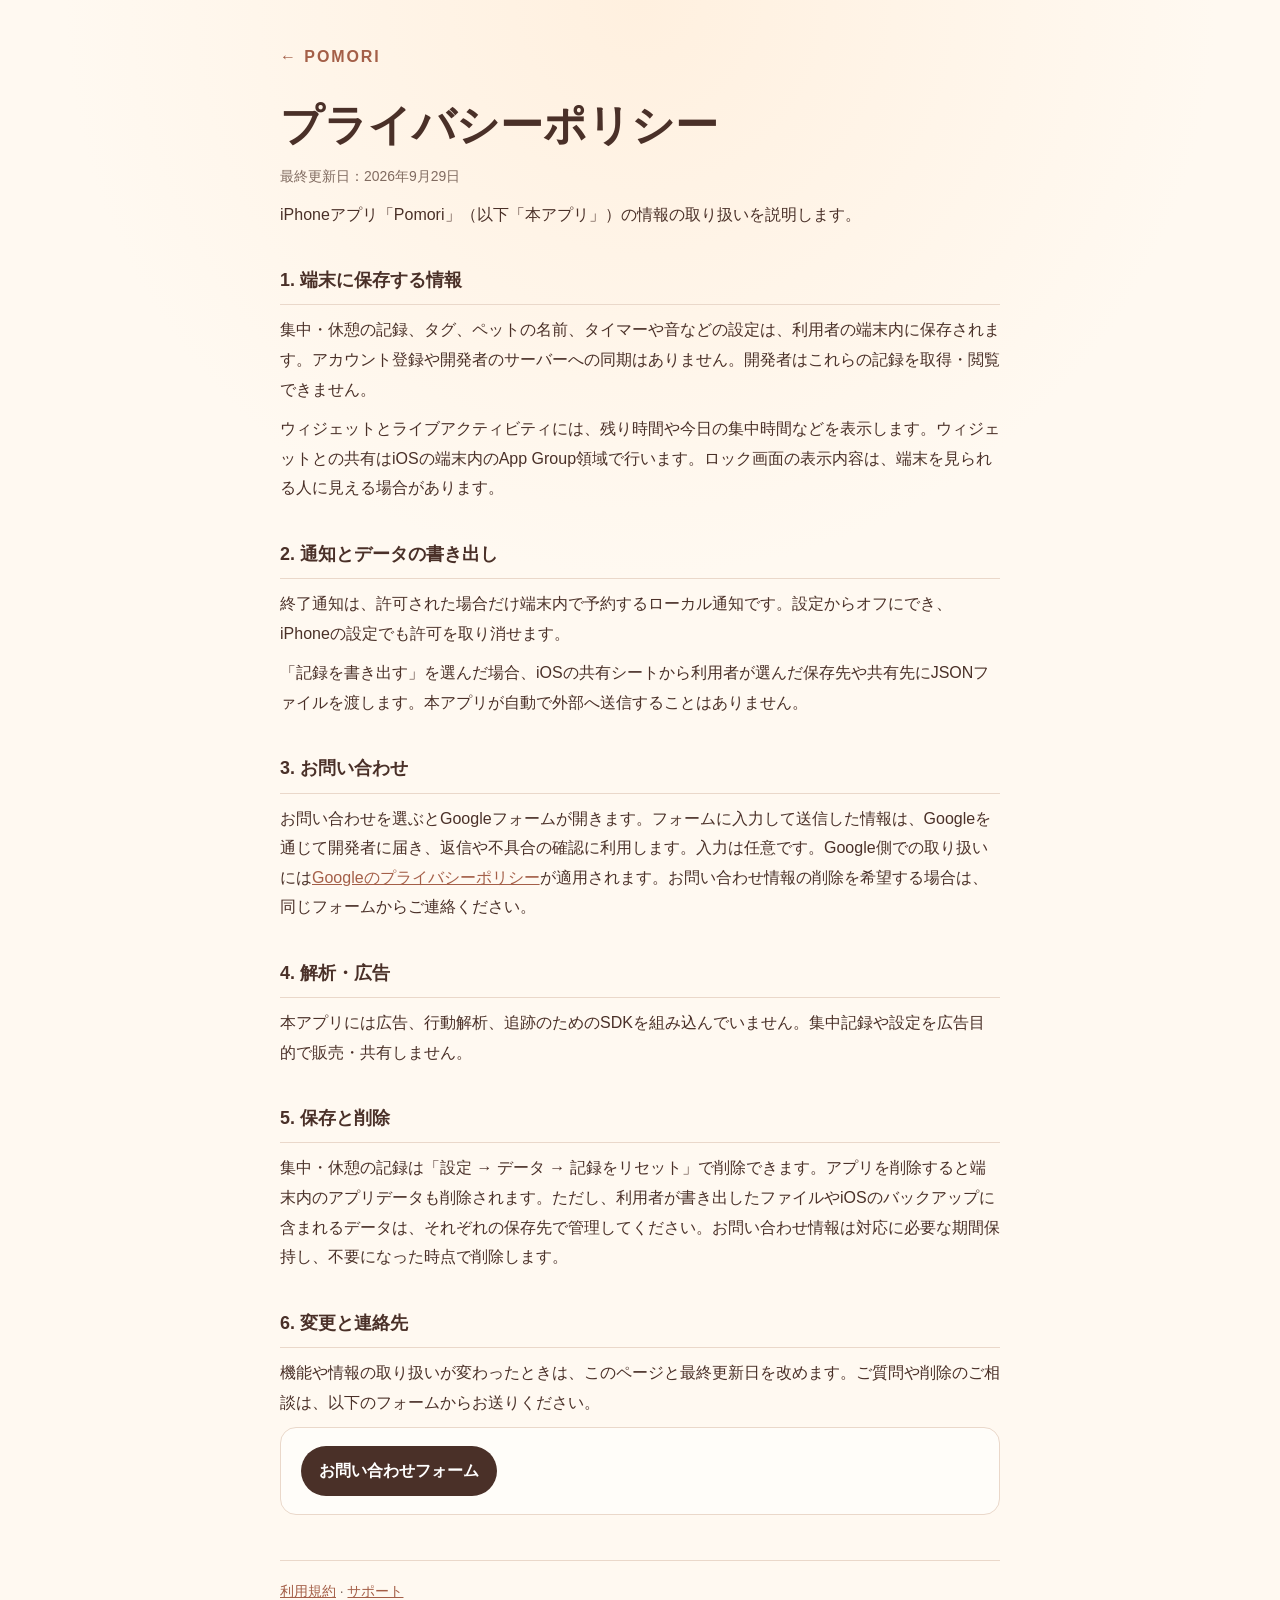
==== pomori/privacy.html @ 23ab9c50 "Add Pomori support and legal pages" ====
<!doctype html>
<html lang="ja">
<head>
  <meta charset="utf-8">
  <meta name="viewport" content="width=device-width, initial-scale=1">
  <title>プライバシーポリシー — Pomori</title>
  <meta name="description" content="Pomoriのデータ保存とお問い合わせ時の情報の取り扱い。">
  <link rel="stylesheet" href="legal.css">
</head>
<body><main>
  <a class="brand" href="index.html">← POMORI</a>
  <h1>プライバシーポリシー</h1>
  <p class="updated">最終更新日：2026年9月29日</p>
  <p>iPhoneアプリ「Pomori」（以下「本アプリ」）の情報の取り扱いを説明します。</p>

  <h2>1. 端末に保存する情報</h2>
  <p>集中・休憩の記録、タグ、ペットの名前、タイマーや音などの設定は、利用者の端末内に保存されます。アカウント登録や開発者のサーバーへの同期はありません。開発者はこれらの記録を取得・閲覧できません。</p>
  <p>ウィジェットとライブアクティビティには、残り時間や今日の集中時間などを表示します。ウィジェットとの共有はiOSの端末内のApp Group領域で行います。ロック画面の表示内容は、端末を見られる人に見える場合があります。</p>

  <h2>2. 通知とデータの書き出し</h2>
  <p>終了通知は、許可された場合だけ端末内で予約するローカル通知です。設定からオフにでき、iPhoneの設定でも許可を取り消せます。</p>
  <p>「記録を書き出す」を選んだ場合、iOSの共有シートから利用者が選んだ保存先や共有先にJSONファイルを渡します。本アプリが自動で外部へ送信することはありません。</p>

  <h2>3. お問い合わせ</h2>
  <p>お問い合わせを選ぶとGoogleフォームが開きます。フォームに入力して送信した情報は、Googleを通じて開発者に届き、返信や不具合の確認に利用します。入力は任意です。Google側での取り扱いには<a href="https://policies.google.com/privacy">Googleのプライバシーポリシー</a>が適用されます。お問い合わせ情報の削除を希望する場合は、同じフォームからご連絡ください。</p>

  <h2>4. 解析・広告</h2>
  <p>本アプリには広告、行動解析、追跡のためのSDKを組み込んでいません。集中記録や設定を広告目的で販売・共有しません。</p>

  <h2>5. 保存と削除</h2>
  <p>集中・休憩の記録は「設定 → データ → 記録をリセット」で削除できます。アプリを削除すると端末内のアプリデータも削除されます。ただし、利用者が書き出したファイルやiOSのバックアップに含まれるデータは、それぞれの保存先で管理してください。お問い合わせ情報は対応に必要な期間保持し、不要になった時点で削除します。</p>

  <h2>6. 変更と連絡先</h2>
  <p>機能や情報の取り扱いが変わったときは、このページと最終更新日を改めます。ご質問や削除のご相談は、以下のフォームからお送りください。</p>
  <div class="card"><a class="button" href="https://docs.google.com/forms/d/e/1FAIpQLScBM_edAlzykIQHaZfXcXxQW7EOSc6g3XwB8YlDpsoTqrY3Ow/viewform?usp=publish-editor">お問い合わせフォーム</a></div>
  <footer><a href="terms.html">利用規約</a> · <a href="support.html">サポート</a></footer>
</main></body>
</html>
---- pomori/legal.css ----
:root {
  color-scheme: light;
  --paper: #fff9f1;
  --ink: #4a3028;
  --muted: #806b60;
  --line: #ead8ca;
  --card: #fffdf9;
  --accent: #a45f48;
}
* { box-sizing: border-box; }
html { scroll-behavior: smooth; }
body {
  margin: 0;
  background: radial-gradient(circle at top, #fff0df, var(--paper) 36rem);
  color: var(--ink);
  font: 16px/1.85 -apple-system, BlinkMacSystemFont, "Hiragino Sans", "Yu Gothic", sans-serif;
}
main { width: min(720px, calc(100% - 36px)); margin: 0 auto; padding: 42px 0 72px; }
.brand { color: var(--accent); font-weight: 800; letter-spacing: .12em; text-decoration: none; }
h1 { margin: 24px 0 8px; font-size: clamp(1.9rem, 6vw, 2.7rem); line-height: 1.35; }
h2 { margin: 35px 0 10px; padding-bottom: 7px; border-bottom: 1px solid var(--line); font-size: 1.12rem; }
p { margin: 10px 0; }
.updated, .note { color: var(--muted); font-size: .87rem; }
.lead, .card { padding: 18px 20px; border: 1px solid var(--line); border-radius: 16px; background: var(--card); }
.lead { margin: 24px 0; }
a { color: var(--accent); overflow-wrap: anywhere; }
.button { display: inline-block; padding: 10px 18px; border-radius: 999px; background: var(--ink); color: white; font-weight: 700; text-decoration: none; }
.links { display: flex; flex-wrap: wrap; gap: 8px 20px; margin-top: 26px; }
ul { padding-left: 1.4rem; }
footer { margin-top: 45px; padding-top: 18px; border-top: 1px solid var(--line); color: var(--muted); font-size: .86rem; }
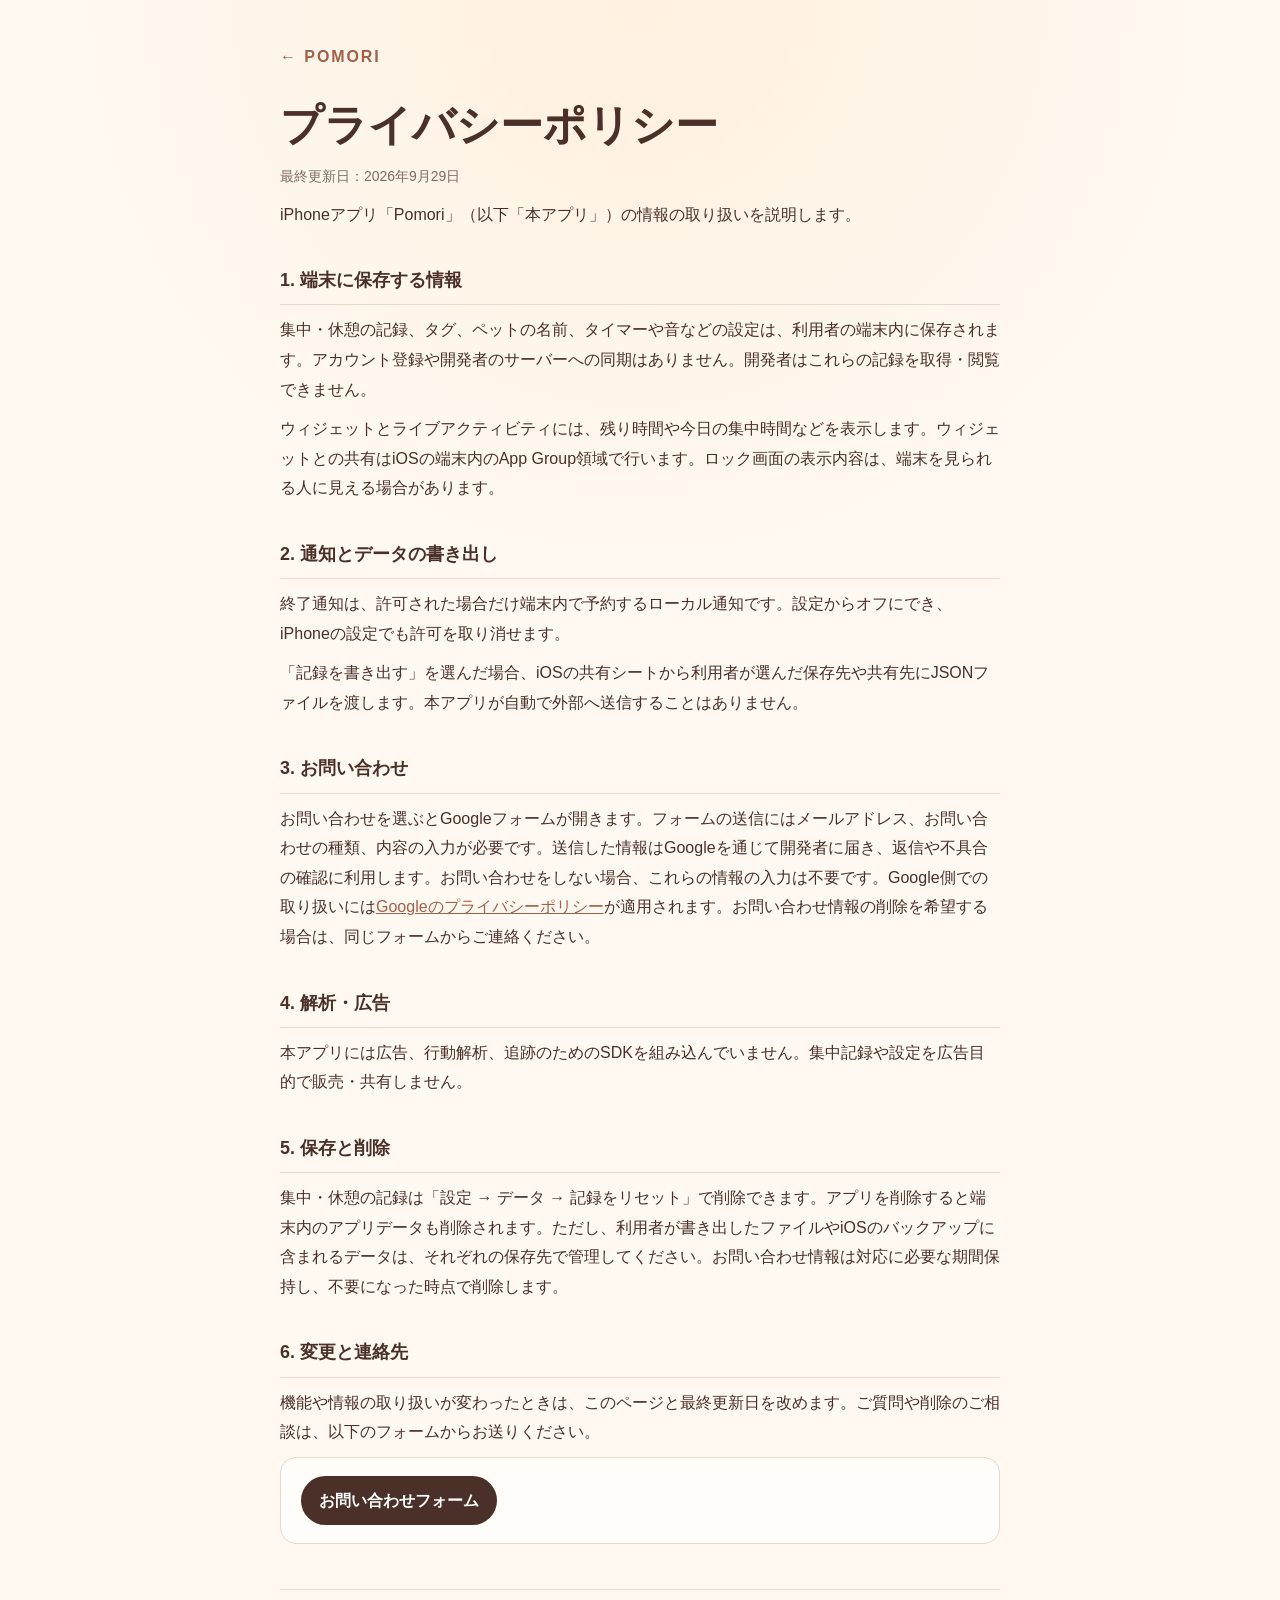
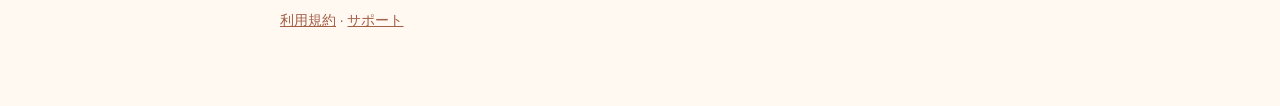
==== commit 7eaa9524: "Clarify contact form data requirements" ====
--- a/pomori/privacy.html
+++ b/pomori/privacy.html
@@ -22,7 +22,7 @@
   <p>「記録を書き出す」を選んだ場合、iOSの共有シートから利用者が選んだ保存先や共有先にJSONファイルを渡します。本アプリが自動で外部へ送信することはありません。</p>
 
   <h2>3. お問い合わせ</h2>
-  <p>お問い合わせを選ぶとGoogleフォームが開きます。フォームに入力して送信した情報は、Googleを通じて開発者に届き、返信や不具合の確認に利用します。入力は任意です。Google側での取り扱いには<a href="https://policies.google.com/privacy">Googleのプライバシーポリシー</a>が適用されます。お問い合わせ情報の削除を希望する場合は、同じフォームからご連絡ください。</p>
+  <p>お問い合わせを選ぶとGoogleフォームが開きます。フォームの送信にはメールアドレス、お問い合わせの種類、内容の入力が必要です。送信した情報はGoogleを通じて開発者に届き、返信や不具合の確認に利用します。お問い合わせをしない場合、これらの情報の入力は不要です。Google側での取り扱いには<a href="https://policies.google.com/privacy">Googleのプライバシーポリシー</a>が適用されます。お問い合わせ情報の削除を希望する場合は、同じフォームからご連絡ください。</p>
 
   <h2>4. 解析・広告</h2>
   <p>本アプリには広告、行動解析、追跡のためのSDKを組み込んでいません。集中記録や設定を広告目的で販売・共有しません。</p>
